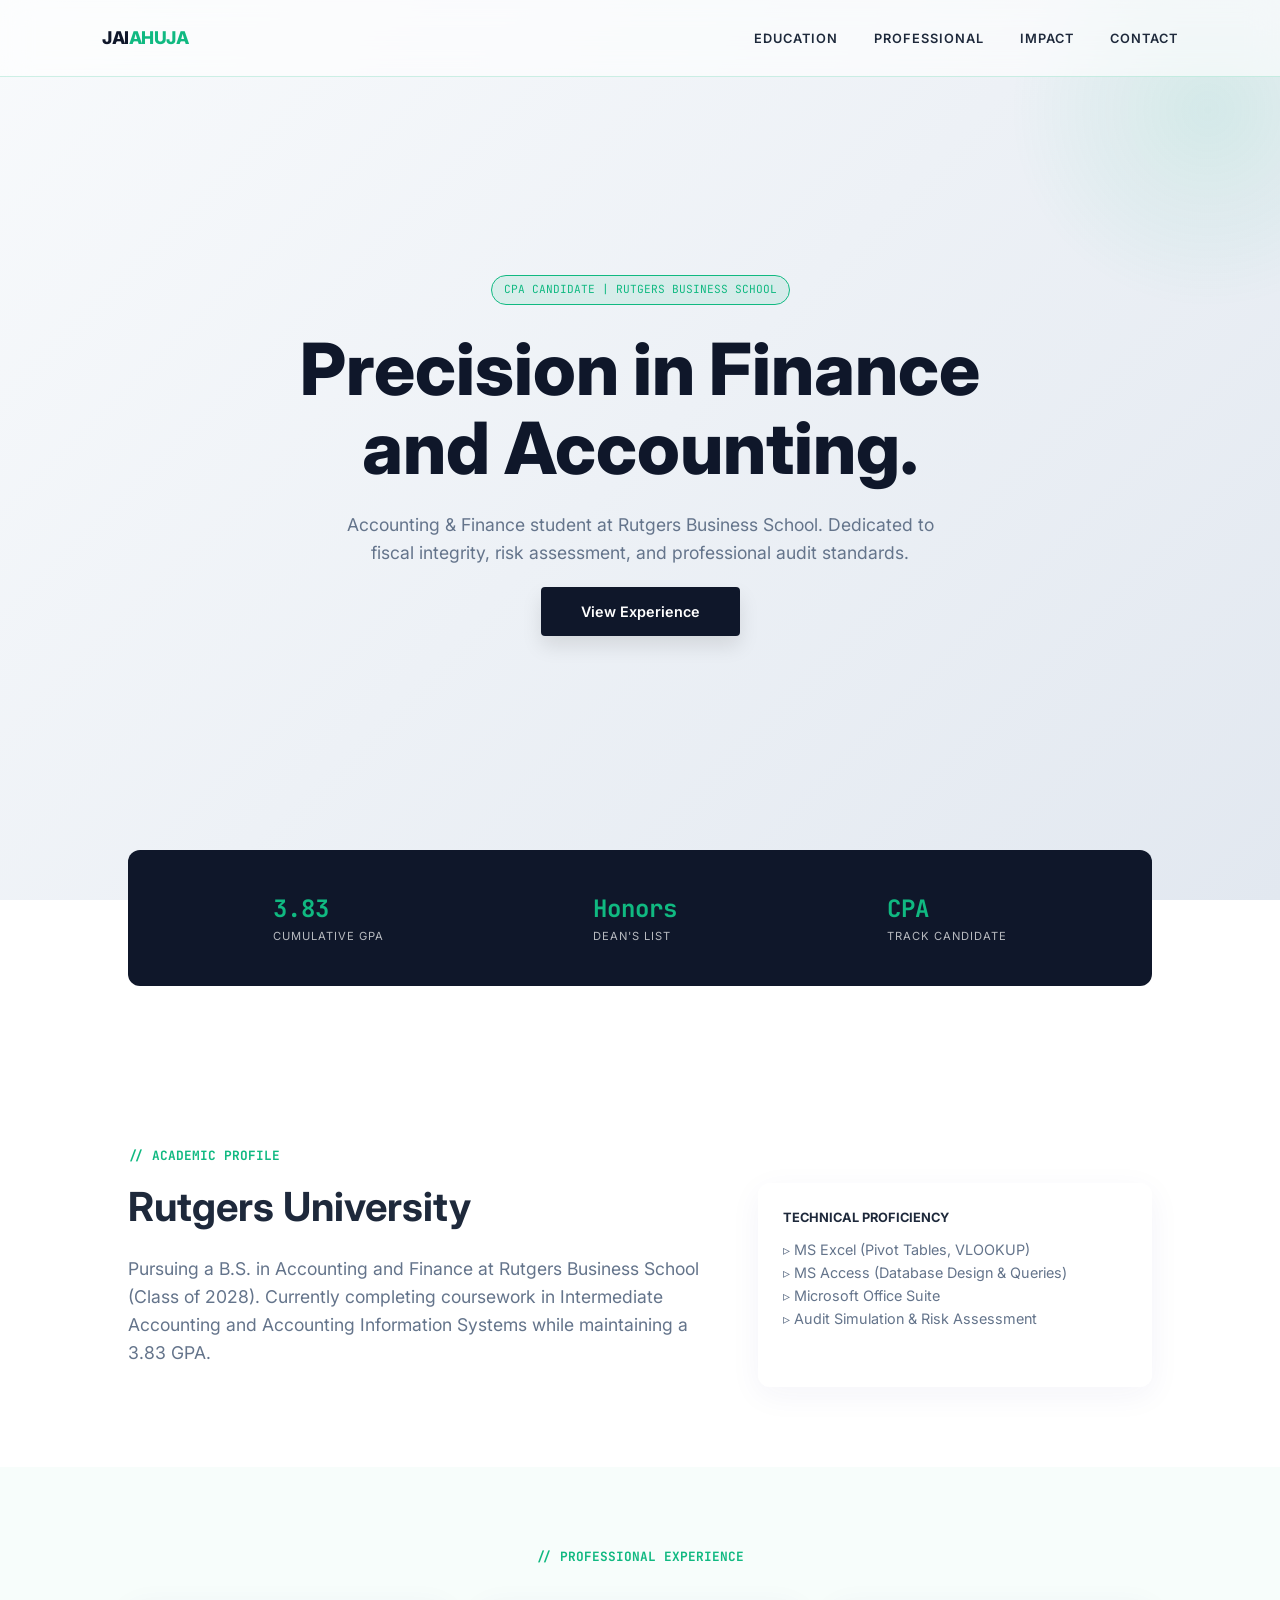
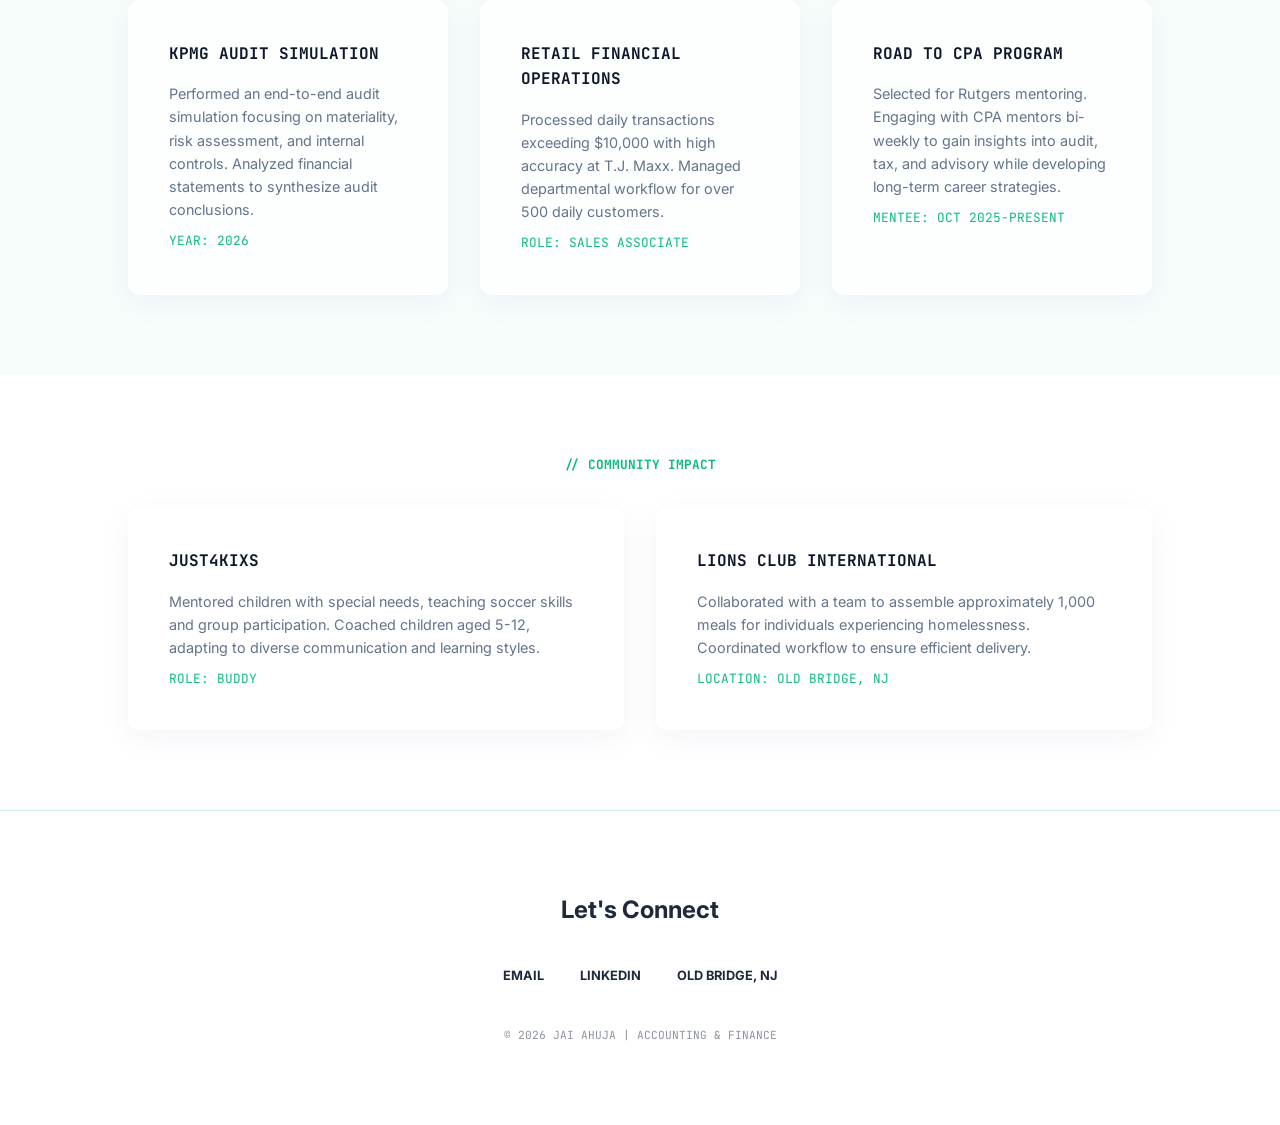
==== AIS.html @ 33c54352 "Add files via upload" ====
<!DOCTYPE html>
<html lang="en">
<head>
    <meta charset="UTF-8">
    <meta name="viewport" content="width=device-width, initial-scale=1.0">
    <title>Jai Ahuja | Rutgers Accounting & Finance</title>
    <link rel="preconnect" href="https://fonts.googleapis.com">
    <link rel="preconnect" href="https://fonts.gstatic.com" crossorigin>
    <link href="https://fonts.googleapis.com/css2?family=Inter:wght@300;400;600;800&family=JetBrains+Mono:wght@400;500&display=swap" rel="stylesheet">
    <style>
        :root {
            --primary: #0f172a;
            --accent: #10b981; 
            --glass: rgba(255, 255, 255, 0.7);
            --border: rgba(16, 185, 129, 0.2);
            --bg: #ffffff;
            --text-main: #1e293b;
            --mono: 'JetBrains Mono', monospace;
        }

        * { box-sizing: border-box; margin: 0; padding: 0; }

        body {
            font-family: 'Inter', sans-serif;
            color: var(--text-main);
            background: linear-gradient(135deg, #f8fafc 0%, #e2e8f0 100%);
            background-attachment: fixed;
            line-height: 1.6;
            overflow-x: hidden;
        }

        body::before {
            content: "";
            position: fixed;
            top: -10%;
            right: -10%;
            width: 400px;
            height: 400px;
            background: radial-gradient(circle, rgba(16, 185, 129, 0.1) 0%, transparent 70%);
            z-index: -1;
        }

        .reveal {
            opacity: 0;
            transform: translateY(20px);
            transition: all 0.8s cubic-bezier(0.16, 1, 0.3, 1);
        }
        .reveal.active { opacity: 1; transform: translateY(0); }

        header {
            position: fixed;
            top: 0;
            width: 100%;
            padding: 1.5rem 8%;
            display: flex;
            justify-content: space-between;
            align-items: center;
            background: rgba(255, 255, 255, 0.6);
            backdrop-filter: blur(15px);
            border-bottom: 1px solid var(--border);
            z-index: 1000;
        }

        .logo { font-weight: 800; letter-spacing: -0.5px; font-size: 1.1rem; color: var(--primary); }
        .logo span { color: var(--accent); }

        nav a {
            text-decoration: none;
            color: var(--text-main);
            font-size: 0.8rem;
            font-weight: 600;
            text-transform: uppercase;
            letter-spacing: 1px;
            margin-left: 2rem;
            transition: 0.3s;
        }
        nav a:hover { color: var(--accent); }

        .hero {
            height: 100vh;
            display: flex;
            flex-direction: column;
            justify-content: center;
            align-items: center;
            text-align: center;
            padding: 0 10%;
        }

        .status-badge {
            font-family: var(--mono);
            font-size: 0.7rem;
            color: var(--accent);
            background: rgba(16, 185, 129, 0.1);
            padding: 5px 12px;
            border-radius: 20px;
            border: 1px solid var(--accent);
            margin-bottom: 1.5rem;
            display: inline-block;
        }

        .hero h1 {
            font-size: clamp(2.5rem, 6vw, 4.5rem);
            font-weight: 800;
            line-height: 1.1;
            margin-bottom: 1.5rem;
            color: var(--primary);
        }

        .hero p {
            max-width: 600px;
            font-size: 1.1rem;
            color: #64748b;
            margin-bottom: 2rem;
        }

        .btn {
            background: var(--primary);
            color: white;
            padding: 1rem 2.5rem;
            text-decoration: none;
            border-radius: 4px;
            font-weight: 600;
            font-size: 0.9rem;
            transition: 0.3s;
            box-shadow: 0 10px 20px rgba(0,0,0,0.1);
        }
        .btn:hover { background: var(--accent); transform: translateY(-2px); }

        .section { padding: 80px 10%; }
        .grid { display: grid; grid-template-columns: repeat(auto-fit, minmax(300px, 1fr)); gap: 2rem; }

        .card {
            background: var(--glass);
            backdrop-filter: blur(10px);
            padding: 2.5rem;
            border-radius: 12px;
            border: 1px solid white;
            box-shadow: 0 8px 32px rgba(31, 38, 135, 0.05);
            transition: 0.4s;
            position: relative;
            overflow: hidden;
        }

        .card:hover {
            border-color: var(--accent);
            transform: translateY(-10px);
        }

        .card h3 {
            font-family: var(--mono);
            font-size: 1rem;
            margin-bottom: 1rem;
            color: var(--primary);
            text-transform: uppercase;
        }

        .card p { font-size: 0.9rem; color: #64748b; }

        .stats-bar {
            display: flex;
            justify-content: space-around;
            padding: 40px;
            background: var(--primary);
            color: white;
            border-radius: 12px;
            margin-top: -50px;
            position: relative;
            z-index: 10;
        }
        .stat-item h4 { font-family: var(--mono); color: var(--accent); font-size: 1.5rem; }
        .stat-item p { font-size: 0.7rem; text-transform: uppercase; letter-spacing: 1px; opacity: 0.7; }

        footer {
            background: #fff;
            padding: 80px 10%;
            border-top: 1px solid var(--border);
            text-align: center;
        }

        .footer-links a {
            margin: 0 1rem;
            text-decoration: none;
            color: var(--text-main);
            font-weight: 700;
            font-size: 0.8rem;
        }

        .resume-detail {
            font-family: var(--mono);
            font-size: 0.8rem;
            margin-top: 10px;
            display: block;
            color: var(--accent);
        }

        @media (max-width: 768px) {
            .stats-bar { flex-direction: column; gap: 2rem; text-align: center; }
        }
    </style>
</head>
<body>

    <header>
        <div class="logo">JAI<span>AHUJA</span></div>
        <nav>
            <a href="#about">Education</a>
            <a href="#projects">Professional</a>
            <a href="#impact">Impact</a>
            <a href="#contact">Contact</a>
        </nav>
    </header>

    <section class="hero">
        <div class="status-badge">CPA CANDIDATE | RUTGERS BUSINESS SCHOOL</div>
        <h1 class="reveal">Precision in Finance <br>and Accounting.</h1>
        <p class="reveal">Accounting & Finance student at Rutgers Business School. Dedicated to fiscal integrity, risk assessment, and professional audit standards.</p>
        <div class="reveal">
            <a href="#projects" class="btn">View Experience</a>
        </div>
    </section>

    <div class="section" style="padding-top: 0;">
        <div class="stats-bar reveal">
            <div class="stat-item">
                <h4>3.83</h4>
                <p>Cumulative GPA</p>
            </div>
            <div class="stat-item">
                <h4>Honors</h4>
                <p>Dean's List</p>
            </div>
            <div class="stat-item">
                <h4>CPA</h4>
                <p>Track Candidate</p>
            </div>
        </div>
    </div>

    <section id="about" class="section reveal">
        <h3 style="color: var(--accent); font-family: var(--mono); font-size: 0.8rem; margin-bottom: 1rem;">// ACADEMIC PROFILE</h3>
        <div style="grid-template-columns: 1.5fr 1fr; display: grid; gap: 40px;">
            <div>
                <h2 style="font-size: 2.5rem; margin-bottom: 1.5rem; line-height: 1.2;">Rutgers University</h2>
                <p style="color: #64748b; font-size: 1.1rem; margin-bottom: 20px;">
                    Pursuing a B.S. in Accounting and Finance at Rutgers Business School (Class of 2028). Currently completing coursework in Intermediate Accounting and Accounting Information Systems while maintaining a 3.83 GPA.
                </p>
            </div>
            <div class="card" style="padding: 1.5rem;">
                <h4 style="font-size: 0.8rem; text-transform: uppercase; margin-bottom: 10px;">Technical Proficiency</h4>
                <ul style="list-style: none; font-size: 0.9rem; color: #64748b;">
                    <li>▹ MS Excel (Pivot Tables, VLOOKUP)</li>
                    <li>▹ MS Access (Database Design & Queries)</li>
                    <li>▹ Microsoft Office Suite</li>
                    <li>▹ Audit Simulation & Risk Assessment</li>
                </ul>
            </div>
        </div>
    </section>

    <section id="projects" class="section" style="background: rgba(16, 185, 129, 0.03);">
        <h3 style="color: var(--accent); font-family: var(--mono); font-size: 0.8rem; margin-bottom: 2rem; text-align: center;">// PROFESSIONAL EXPERIENCE</h3>
        <div class="grid">
            <div class="card reveal">
                <h3>KPMG Audit Simulation</h3>
                <p>Performed an end-to-end audit simulation focusing on materiality, risk assessment, and internal controls. Analyzed financial statements to synthesize audit conclusions.</p>
                <span class="resume-detail">YEAR: 2026</span>
            </div>
            <div class="card reveal">
                <h3>Retail Financial Operations</h3>
                <p>Processed daily transactions exceeding $10,000 with high accuracy at T.J. Maxx. Managed departmental workflow for over 500 daily customers.</p>
                <span class="resume-detail">ROLE: SALES ASSOCIATE</span>
            </div>
            <div class="card reveal">
                <h3>Road to CPA Program</h3>
                <p>Selected for Rutgers mentoring. Engaging with CPA mentors bi-weekly to gain insights into audit, tax, and advisory while developing long-term career strategies.</p>
                <span class="resume-detail">MENTEE: OCT 2025-PRESENT</span>
            </div>
        </div>
    </section>

    <section id="impact" class="section reveal">
        <h3 style="color: var(--accent); font-family: var(--mono); font-size: 0.8rem; margin-bottom: 2rem; text-align: center;">// COMMUNITY IMPACT</h3>
        <div class="grid">
            <div class="card">
                <h3>Just4kixs</h3>
                <p>Mentored children with special needs, teaching soccer skills and group participation. Coached children aged 5-12, adapting to diverse communication and learning styles.</p>
                <span class="resume-detail">ROLE: BUDDY</span>
            </div>
            <div class="card">
                <h3>Lions Club International</h3>
                <p>Collaborated with a team to assemble approximately 1,000 meals for individuals experiencing homelessness. Coordinated workflow to ensure efficient delivery.</p>
                <span class="resume-detail">LOCATION: OLD BRIDGE, NJ</span>
            </div>
        </div>
    </section>

    <footer id="contact">
        <h2 style="margin-bottom: 2rem;">Let's Connect</h2>
        <div class="footer-links">
            <a href="mailto:jsa161@scarletmail.rutgers.edu">EMAIL</a>
            <a href="https://www.linkedin.com/in/jai-ahuja-46a58b2b2/" target="_blank">LINKEDIN</a>
            <a href="#">OLD BRIDGE, NJ </a>
        </div>
        <p style="margin-top: 40px; font-family: var(--mono); font-size: 0.7rem; opacity: 0.5;">
            &copy; 2026 JAI AHUJA | ACCOUNTING & FINANCE
        </p>
    </footer>

    <script>
        const observer = new IntersectionObserver((entries) => {
            entries.forEach(entry => {
                if (entry.isIntersecting) {
                    entry.target.classList.add('active');
                }
            });
        }, { threshold: 0.1 });

        document.querySelectorAll('.reveal').forEach(el => observer.observe(el));

        document.querySelectorAll('a[href^="#"]').forEach(anchor => {
            anchor.addEventListener('click', function (e) {
                e.preventDefault();
                document.querySelector(this.getAttribute('href')).scrollIntoView({
                    behavior: 'smooth'
                });
            });
        });
    </script>
</body>
</html>
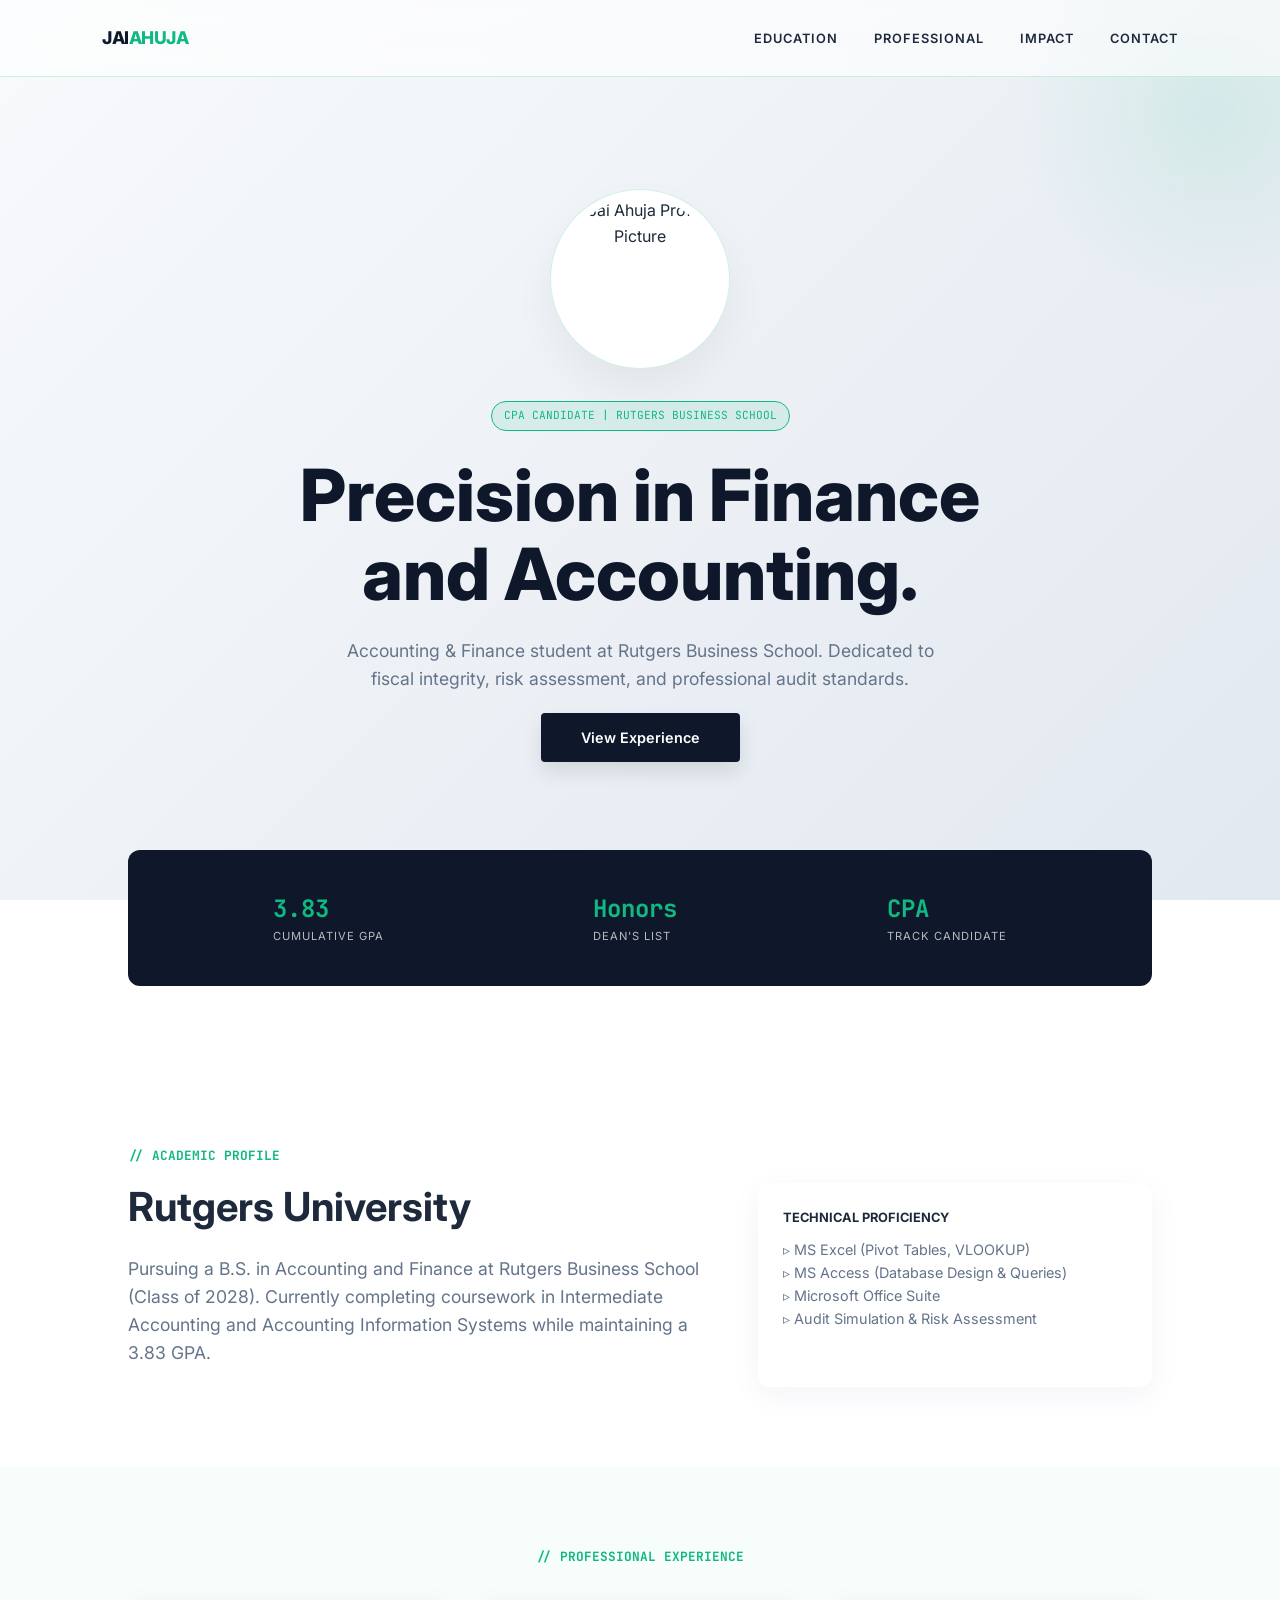
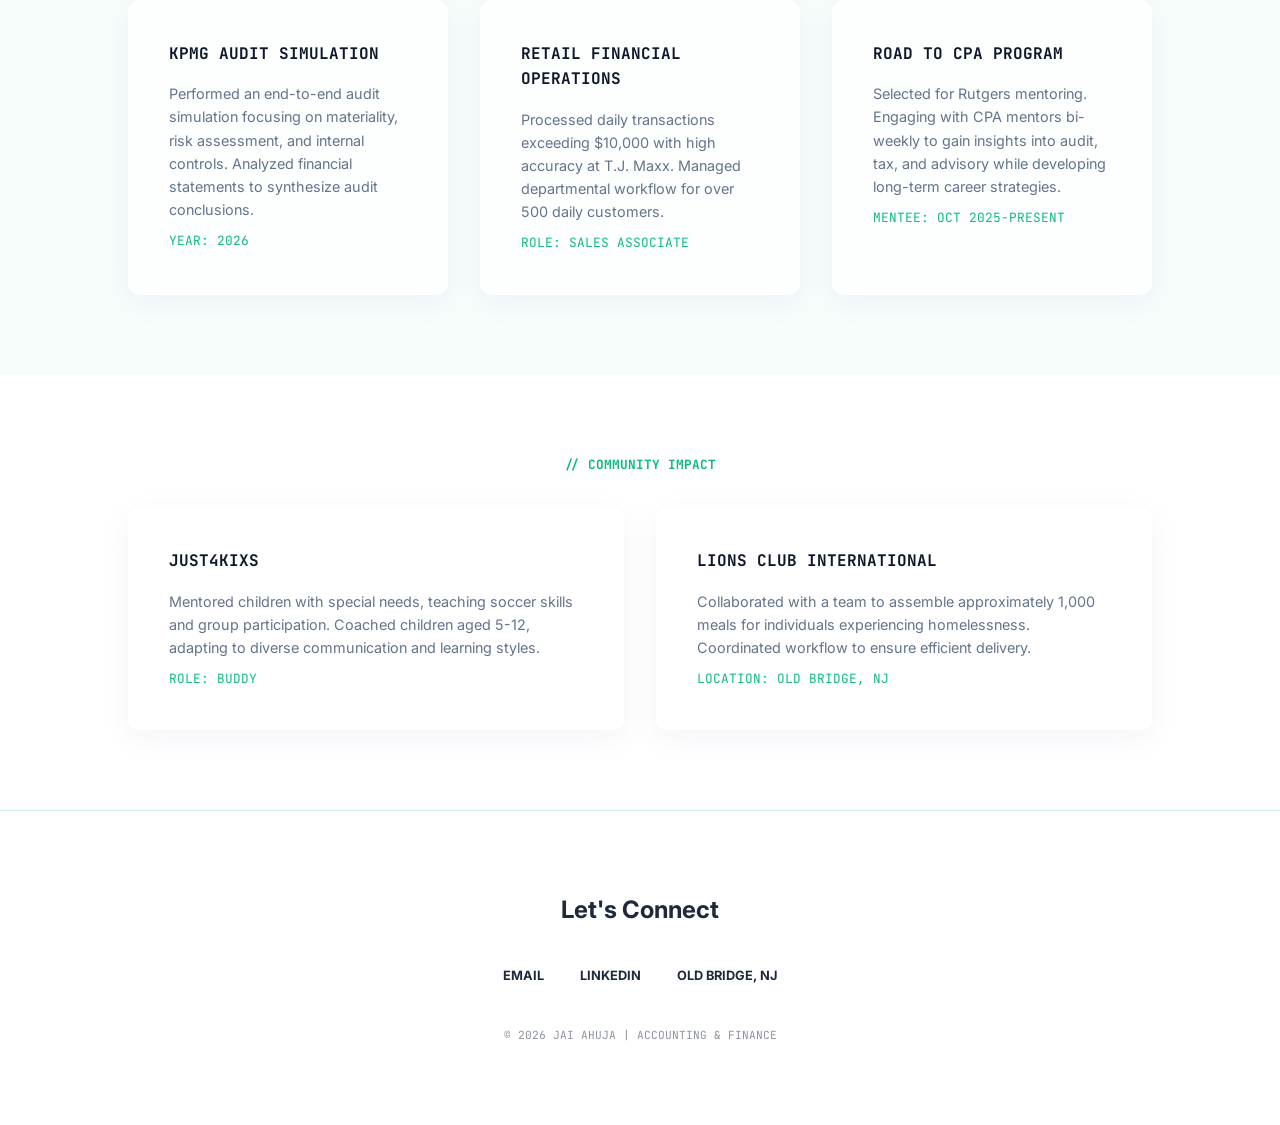
==== commit 493bcf67: "Add files via upload" ====
--- a/AIS.html
+++ b/AIS.html
@@ -77,13 +77,36 @@
         nav a:hover { color: var(--accent); }
 
         .hero {
-            height: 100vh;
+            min-height: 100vh;
             display: flex;
             flex-direction: column;
             justify-content: center;
             align-items: center;
             text-align: center;
-            padding: 0 10%;
+            padding: 120px 10% 80px 10%;
+        }
+
+        /* Profile Picture Styling */
+        .profile-container {
+            width: 180px;
+            height: 180px;
+            border-radius: 50%;
+            padding: 8px;
+            background: white;
+            border: 1px solid var(--border);
+            box-shadow: 0 20px 40px rgba(0,0,0,0.05);
+            margin-bottom: 2rem;
+            overflow: hidden;
+            display: flex;
+            justify-content: center;
+            align-items: center;
+        }
+
+        .profile-container img {
+            width: 100%;
+            height: 100%;
+            object-fit: cover;
+            border-radius: 50%;
         }
 
         .status-badge {
@@ -195,6 +218,7 @@
 
         @media (max-width: 768px) {
             .stats-bar { flex-direction: column; gap: 2rem; text-align: center; }
+            .hero { padding-top: 100px; }
         }
     </style>
 </head>
@@ -211,6 +235,10 @@
     </header>
 
     <section class="hero">
+        <div class="reveal profile-container">
+            <img src="ProfilePic.jpeg" alt="Jai Ahuja Profile Picture">
+        </div>
+
         <div class="status-badge">CPA CANDIDATE | RUTGERS BUSINESS SCHOOL</div>
         <h1 class="reveal">Precision in Finance <br>and Accounting.</h1>
         <p class="reveal">Accounting & Finance student at Rutgers Business School. Dedicated to fiscal integrity, risk assessment, and professional audit standards.</p>
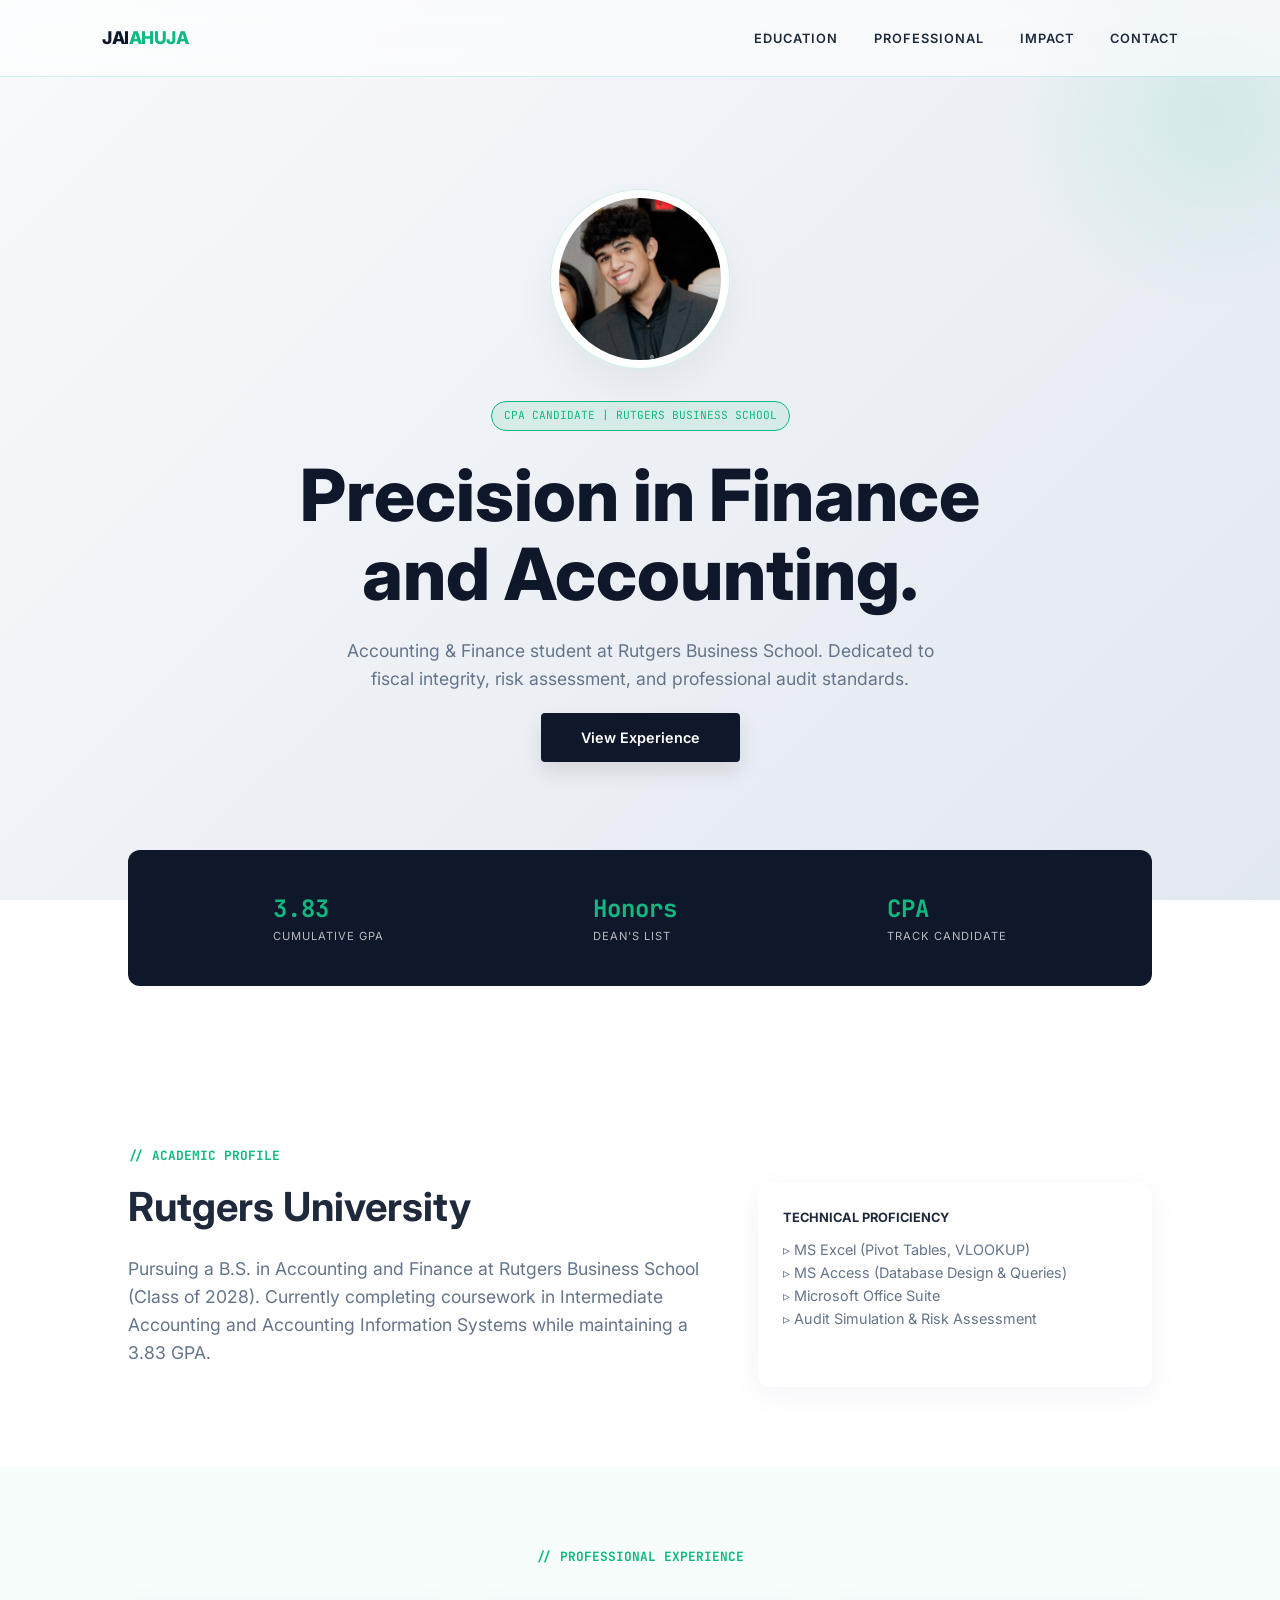
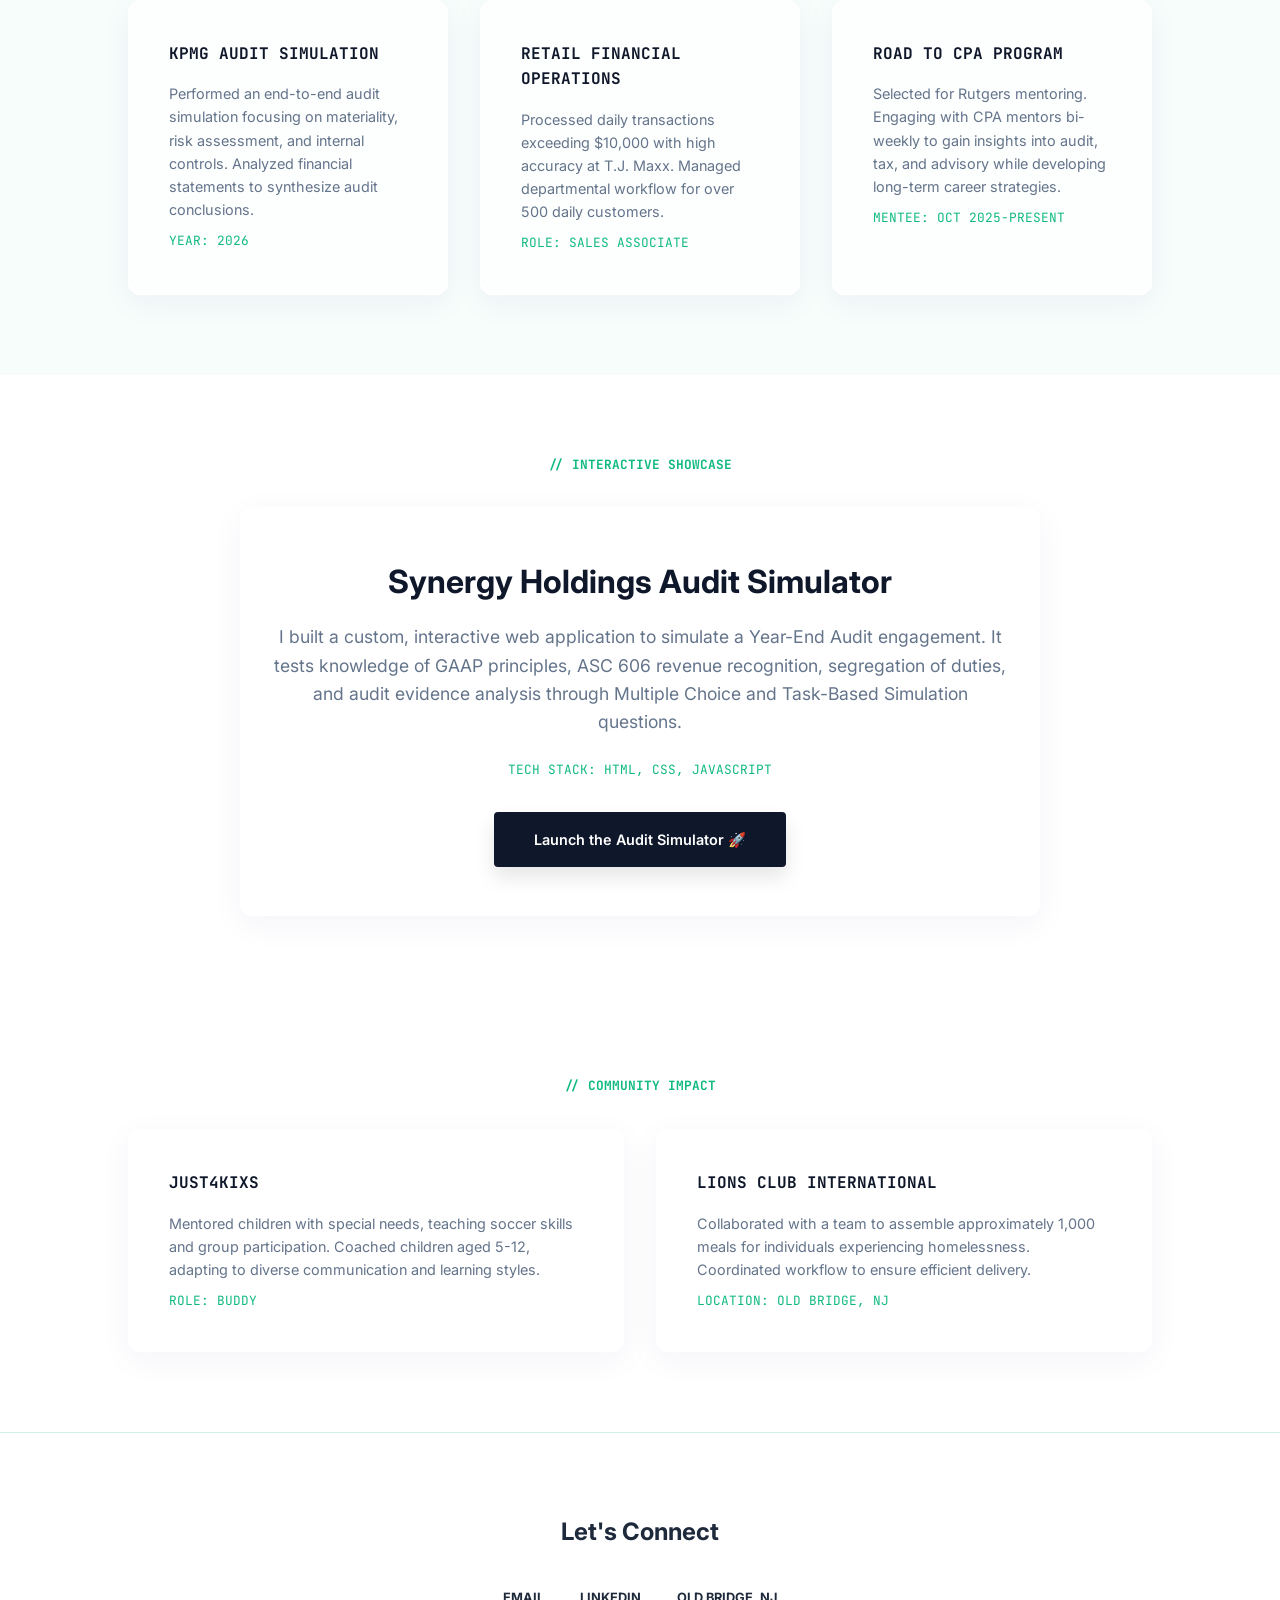
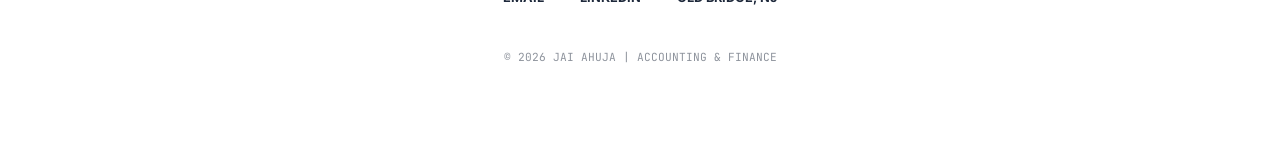
==== commit 098610ed: "Add files via upload" ====
--- a/AIS.html
+++ b/AIS.html
@@ -305,7 +305,22 @@
             </div>
         </div>
     </section>
-
+<section id="interactive-project" class="section reveal">
+        <h3 style="color: var(--accent); font-family: var(--mono); font-size: 0.8rem; margin-bottom: 2rem; text-align: center;">// INTERACTIVE SHOWCASE</h3>
+        <div class="card" style="text-align: center; max-width: 800px; margin: 0 auto; padding: 3rem 2rem;">
+            <h2 style="font-size: 2rem; margin-bottom: 1rem; color: var(--primary);">Synergy Holdings Audit Simulator</h2>
+            <p style="color: #64748b; font-size: 1.1rem; margin-bottom: 1.5rem;">
+                I built a custom, interactive web application to simulate a Year-End Audit engagement. 
+                It tests knowledge of GAAP principles, ASC 606 revenue recognition, segregation of duties, and audit evidence analysis through Multiple Choice and Task-Based Simulation questions.
+            </p>
+            <p style="font-family: var(--mono); font-size: 0.8rem; color: var(--accent); margin-bottom: 2rem;">
+                TECH STACK: HTML, CSS, JAVASCRIPT
+            </p>
+            <a href="./ais-app/index.html" target="_blank" class="btn" style="display: inline-block;">
+                Launch the Audit Simulator 🚀
+            </a>
+        </div>
+    </section>
     <section id="impact" class="section reveal">
         <h3 style="color: var(--accent); font-family: var(--mono); font-size: 0.8rem; margin-bottom: 2rem; text-align: center;">// COMMUNITY IMPACT</h3>
         <div class="grid">
